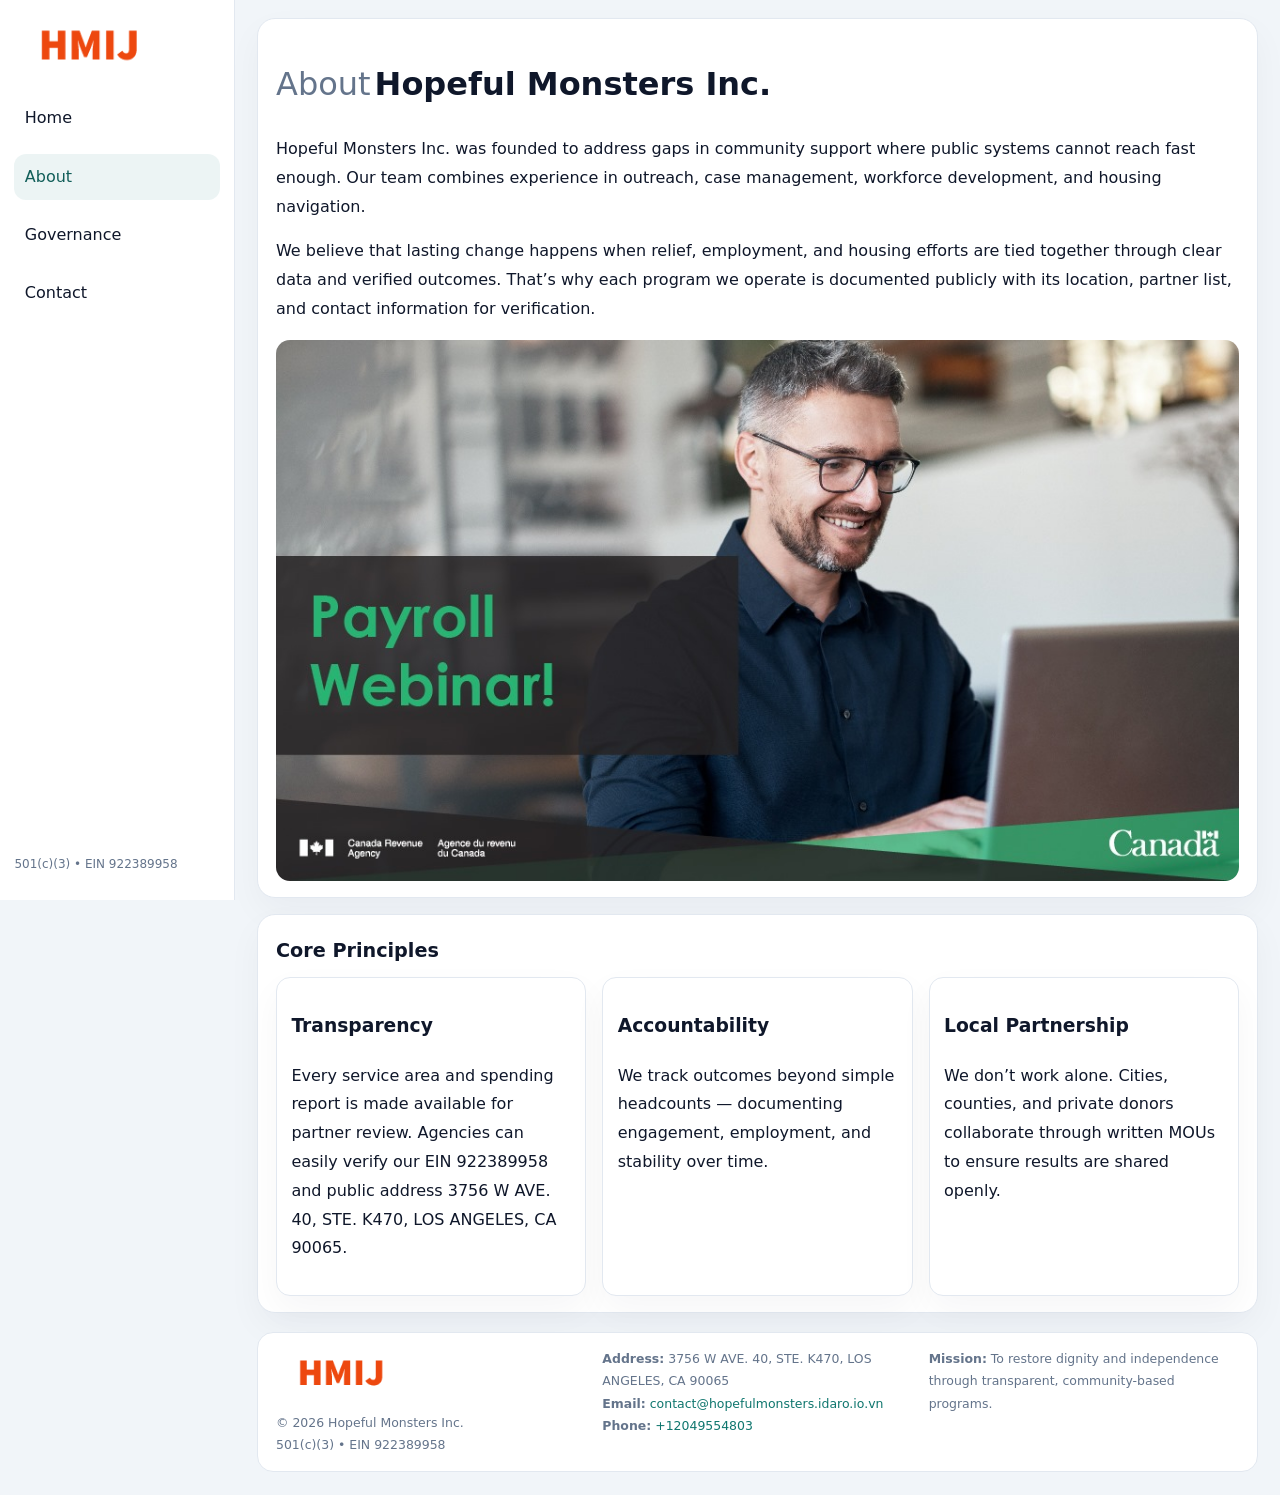
==== about.html @ 3faf6b29 "Initial commit" ====
<!doctype html><html lang="en"><head>
<meta charset="utf-8">
<meta name="viewport" content="width=device-width,initial-scale=1">
<title>Hopeful Monsters Inc. – Nonprofit • 2025</title>
<link rel="stylesheet" href="assets/styles.css">
<link rel="icon" href="images/logo.png">
  <meta name="description" content="Our nonprofit strengthens the community with programs focused on community services, education, and direct relief.">
</head><body>
<div style="position:absolute;left:-9999px;top:-9999px;opacity:0" data-uniq="{{UNIQUE_BLOB}}">
  <span>Our nonprofit strengthens the community with programs focused on community services, education, and direct relief.</span><svg width="12" height="12" viewBox="0 0 12 12" xmlns="http://www.w3.org/2000/svg"><circle cx="6" cy="6" r="5" fill="#2b6cb0"/></svg><img src="images/reporting.jpg" width="1" height="1" alt="" loading="lazy"/>
</div>

<div class="layout">
  <aside>
    <div class="c41a833624c"><a href="index.html"><img src="images/logo.png" alt=""></a></div>
    <a class="navlink" href="index.html">Home</a>
    <a class="navlink active" href="about.html">About</a>
    <a class="navlink" href="governance.html">Governance</a>
    <a class="navlink" href="contact.html">Contact</a>
    <div class="info">501(c)(3) • EIN 922389958</div>
  </aside>

  <main>
    <div class="block">
      <h1><span style="font-weight:500;color:var(--muted);margin-right:.25rem;">About</span><span style="font-weight:700;color:var(--ink);">Hopeful Monsters Inc.</span></h1>
      <p>Hopeful Monsters Inc. was founded to address gaps in community support where public systems cannot reach fast enough. Our team combines experience in outreach, case management, workforce development, and housing navigation.</p>
      <p>We believe that lasting change happens when relief, employment, and housing efforts are tied together through clear data and verified outcomes. That’s why each program we operate is documented publicly with its location, partner list, and contact information for verification.</p>
      <img src="images/about.jpg" alt="About Hopeful Monsters Inc." style="margin-top:1rem">
    </div>

    <div class="block">
      <h2>Core Principles</h2>
      <div class="cards">
        <article class="ce350801f92"><h3>Transparency</h3><p>Every service area and spending report is made available for partner review. Agencies can easily verify our EIN 922389958 and public address 3756 W AVE. 40, STE. K470,
LOS ANGELES, CA 90065.</p></article>
        <article class="ce350801f92"><h3>Accountability</h3><p>We track outcomes beyond simple headcounts — documenting engagement, employment, and stability over time.</p></article>
        <article class="ce350801f92"><h3>Local Partnership</h3><p>We don’t work alone. Cities, counties, and private donors collaborate through written MOUs to ensure results are shared openly.</p></article>
      </div>
    </div>

    <footer>
      <div class="footer-grid">
        <div><img src="images/logo.png" style="width:130px;margin-bottom:.35rem" alt=""><div class="small">© <span id="year"></span> Hopeful Monsters Inc.</div><div class="small">501(c)(3) • EIN 922389958</div></div>
        <div><div class="small"><strong>Address:</strong> 3756 W AVE. 40, STE. K470,
LOS ANGELES, CA 90065</div><div class="small"><strong>Email:</strong> <a href="mailto:contact@hopefulmonsters.idaro.io.vn">contact@hopefulmonsters.idaro.io.vn</a></div><div class="small"><strong>Phone:</strong> <a href="tel:+12049554803">+12049554803</a></div></div>
        <div><div class="small"><strong>Mission:</strong> To restore dignity and independence through transparent, community-based programs.</div></div>
      </div>
    </footer>
  </main>
</div>
<script>(()=>{const y=document.getElementById('year');if(y)y.textContent=new Date().getFullYear();})();</script>
</body></html>
---- assets/styles.css ----
:root{
  --ink:#0f172a;
  --muted:#64748b;
  --paper:#ffffff;
  --line:#e2e8f0;
  --brand:#0f766e;
  --brand-ink:#115e59;
  --soft:#ecfdf3;
  --r:16px;
  --sh:0 14px 35px rgba(15,23,42,.04);
}
*{box-sizing:border-box}
html,body{height:100%}
body{
  margin:0;
  background:#f1f5f9;
  color:var(--ink);
  font-family:Inter,system-ui,-apple-system,BlinkMacSystemFont,Arial,sans-serif;
  line-height:1.8;
  -webkit-text-size-adjust:100%;
}
img{max-width:100%;height:auto;display:block;border-radius:14px}
a{color:var(--brand);text-decoration:none}
a:hover{text-decoration:underline}

/* LAYOUT WITH SIDEBAR */
.layout{
  display:flex;
  min-height:100vh;
}
aside{
  width:235px;
  background:#fff;
  border-right:1px solid var(--line);
  padding:1rem .9rem 1.5rem;
  position:sticky;
  top:0;
  height:100vh;
  display:flex;
  flex-direction:column;
  gap:.75rem;
}
.c41a833624c img{width:150px}
.navlink{
  display:block;
  padding:.55rem .65rem;
  border-radius:12px;
  color:var(--ink);
  font-weight:500;
}
.navlink.active,
.navlink:hover{
  background:rgba(15,118,110,.08);
  color:var(--brand-ink);
  text-decoration:none;
}
aside .info{
  margin-top:auto;
  font-size:.75rem;
  color:var(--muted);
}

/* MAIN CONTENT */
main{
  flex:1;
  padding:1.1rem 1.4rem 1.4rem;
  width:100%;
}
.c051cf88ce4{
  background:linear-gradient(130deg,var(--soft),#fff 70%);
  border:1px solid rgba(15,118,110,.04);
  border-radius:18px;
  padding:1.1rem 1.1rem 1rem;
  display:grid;
  grid-template-columns:1.1fr .9fr;
  gap:1rem;
  align-items:center;
  box-shadow:var(--sh);
}
.c051cf88ce4 h1{font-size:clamp(1.6rem,3.1vw,2.25rem);margin:.2rem 0 .5rem}
.c051cf88ce4 p.lead{color:var(--muted);max-width:540px}
.section{
  margin-top:1.15rem;
}
.block{
  background:#fff;
  border:1px solid var(--line);
  border-radius:18px;
  padding:1rem 1.1rem;
  box-shadow:var(--sh);
  margin-bottom:1rem;
}
h2{font-size:1.2rem;margin:.2rem 0 .5rem}
.cacb4b982e3{
  display:inline-block;
  background:rgba(15,118,110,.1);
  color:var(--brand-ink);
  padding:.2rem .6rem;
  border-radius:999px;
  font-size:.7rem;
  font-weight:600;
}
.two-col{
  display:grid;
  grid-template-columns:1fr 1fr;
  gap:1rem;
}
.cards{
  display:grid;
  grid-template-columns:repeat(auto-fit,minmax(230px,1fr));
  gap:1rem;
}
.ce350801f92{
  background:#fff;
  border:1px solid var(--line);
  border-radius:14px;
  padding:.8rem .9rem 1rem;
  box-shadow:var(--sh);
}
.timeline{list-style:none;margin:.5rem 0 0;padding:0}
.timeline li{position:relative;padding-left:1.35rem;margin:.4rem 0}
.timeline li::before{
  content:"";position:absolute;left:.25rem;top:.6rem;width:.45rem;height:.45rem;
  border-radius:999px;background:var(--brand)
}

/* CONTACT FORM */
button,input,textarea,select{font:inherit}
.contact-form{
  display:grid;grid-template-columns:1fr;gap:12px;max-width:780px;
}
.contact-form .row-2{
  display:grid;grid-template-columns:1fr 1fr;gap:12px;
}
.contact-form input,
.contact-form textarea{
  width:100%;padding:.85rem 1rem;border:1px solid var(--line);
  border-radius:14px;min-height:44px;background:#fff;
}
.contact-form textarea{resize:vertical}
.contact-form button{
  width:auto;justify-self:start;padding:.9rem 1.4rem;background:var(--brand);
  color:#fff;border:0;border-radius:14px;cursor:pointer
}
.contact-form button:hover{background:var(--brand-ink)}

/* FOOTER */
footer{
  margin-top:1.2rem;background:#fff;border:1px solid var(--line);
  border-radius:16px;padding:.9rem 1.1rem
}
.footer-grid{
  display:grid;grid-template-columns:repeat(auto-fit,minmax(220px,1fr));
  gap:1rem
}
.small{color:var(--muted);font-size:.78rem}

/* RESPONSIVE */
@media(max-width:900px){
  .layout{flex-direction:column}
  aside{
    width:100%;height:auto;flex-direction:row;flex-wrap:wrap;
    align-items:center;gap:.5rem 1rem
  }
  aside .info{margin-top:0}
  main{padding:1rem .85rem 1.2rem}
  .c051cf88ce4{grid-template-columns:1fr}
  .two-col{grid-template-columns:1fr}
}
@media(max-width:600px){
  .contact-form .row-2{grid-template-columns:1fr}
}
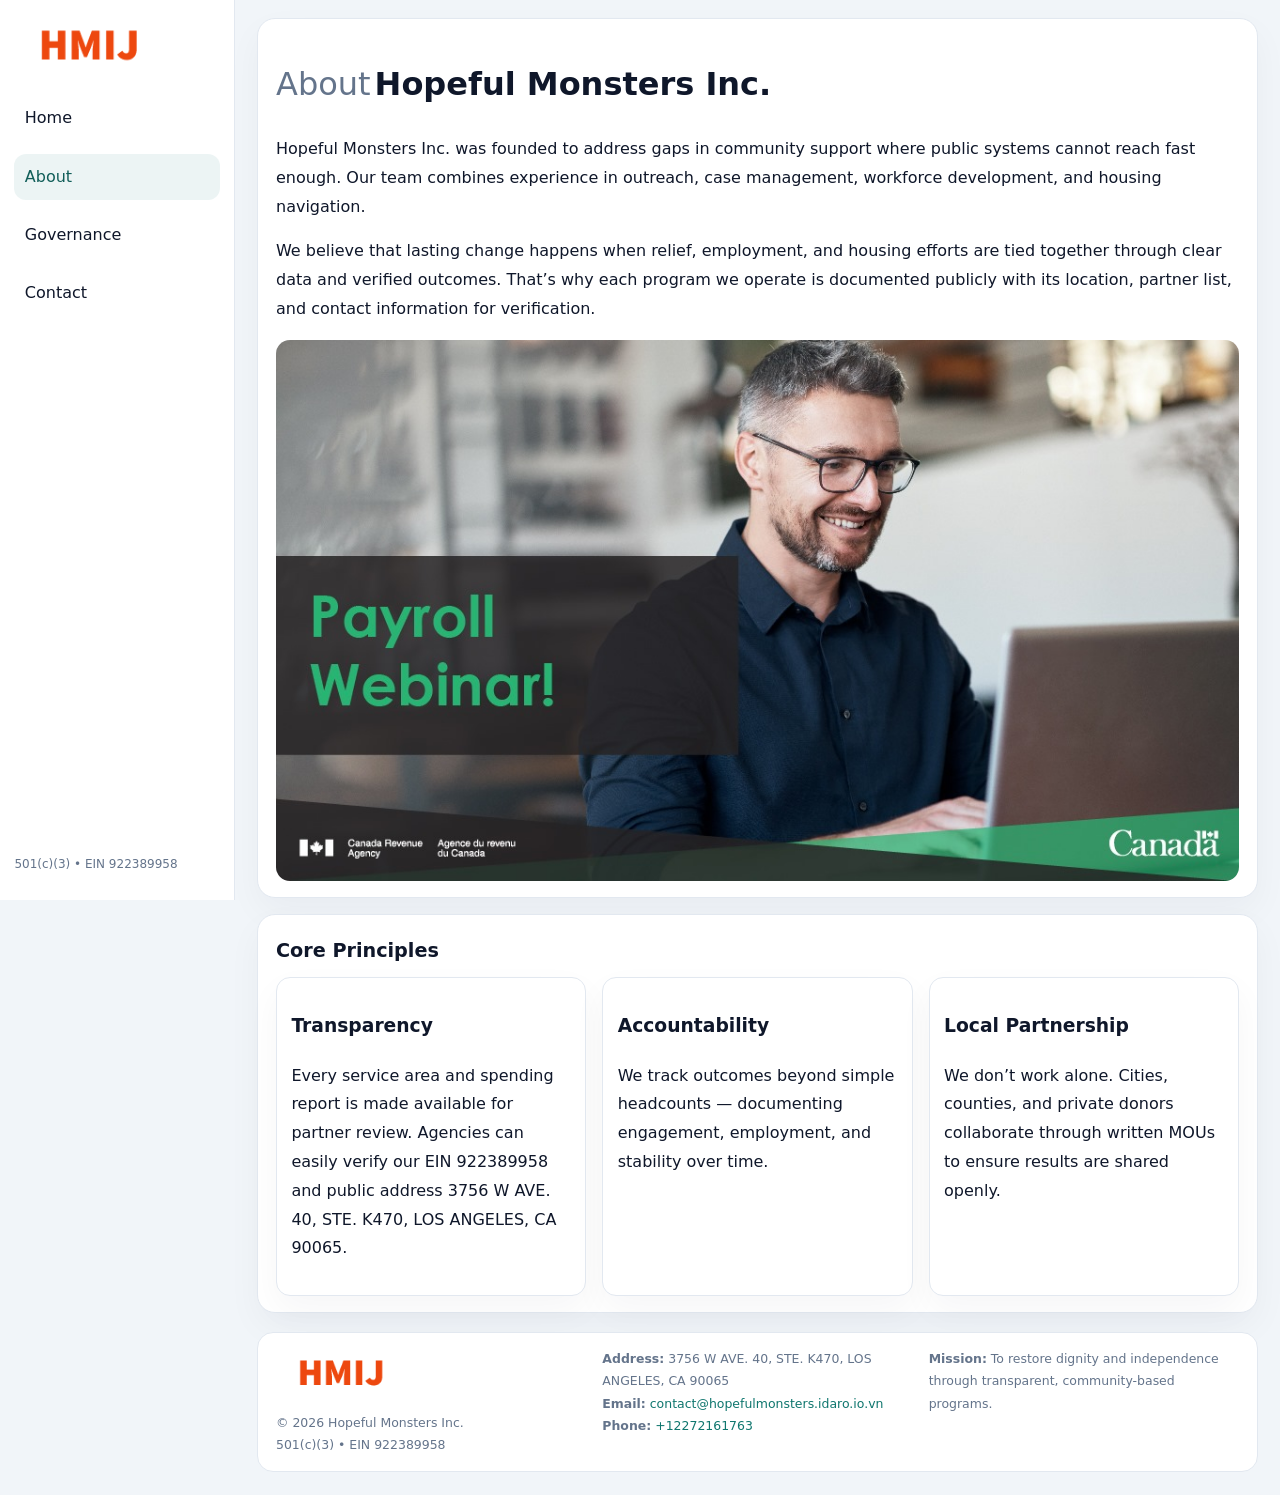
==== commit 775f8280: "Update phone number to +12272161763 (auto script)" ====
--- a/about.html
+++ b/about.html
@@ -42,11 +42,11 @@
       <div class="footer-grid">
         <div><img src="images/logo.png" style="width:130px;margin-bottom:.35rem" alt=""><div class="small">© <span id="year"></span> Hopeful Monsters Inc.</div><div class="small">501(c)(3) • EIN 922389958</div></div>
         <div><div class="small"><strong>Address:</strong> 3756 W AVE. 40, STE. K470,
-LOS ANGELES, CA 90065</div><div class="small"><strong>Email:</strong> <a href="mailto:contact@hopefulmonsters.idaro.io.vn">contact@hopefulmonsters.idaro.io.vn</a></div><div class="small"><strong>Phone:</strong> <a href="tel:+12049554803">+12049554803</a></div></div>
+LOS ANGELES, CA 90065</div><div class="small"><strong>Email:</strong> <a href="mailto:contact@hopefulmonsters.idaro.io.vn">contact@hopefulmonsters.idaro.io.vn</a></div><div class="small"><strong>Phone:</strong> <a href="tel:+12272161763">+12272161763</a></div></div>
         <div><div class="small"><strong>Mission:</strong> To restore dignity and independence through transparent, community-based programs.</div></div>
       </div>
     </footer>
   </main>
 </div>
 <script>(()=>{const y=document.getElementById('year');if(y)y.textContent=new Date().getFullYear();})();</script>
-</body></html>
+</body></html>
